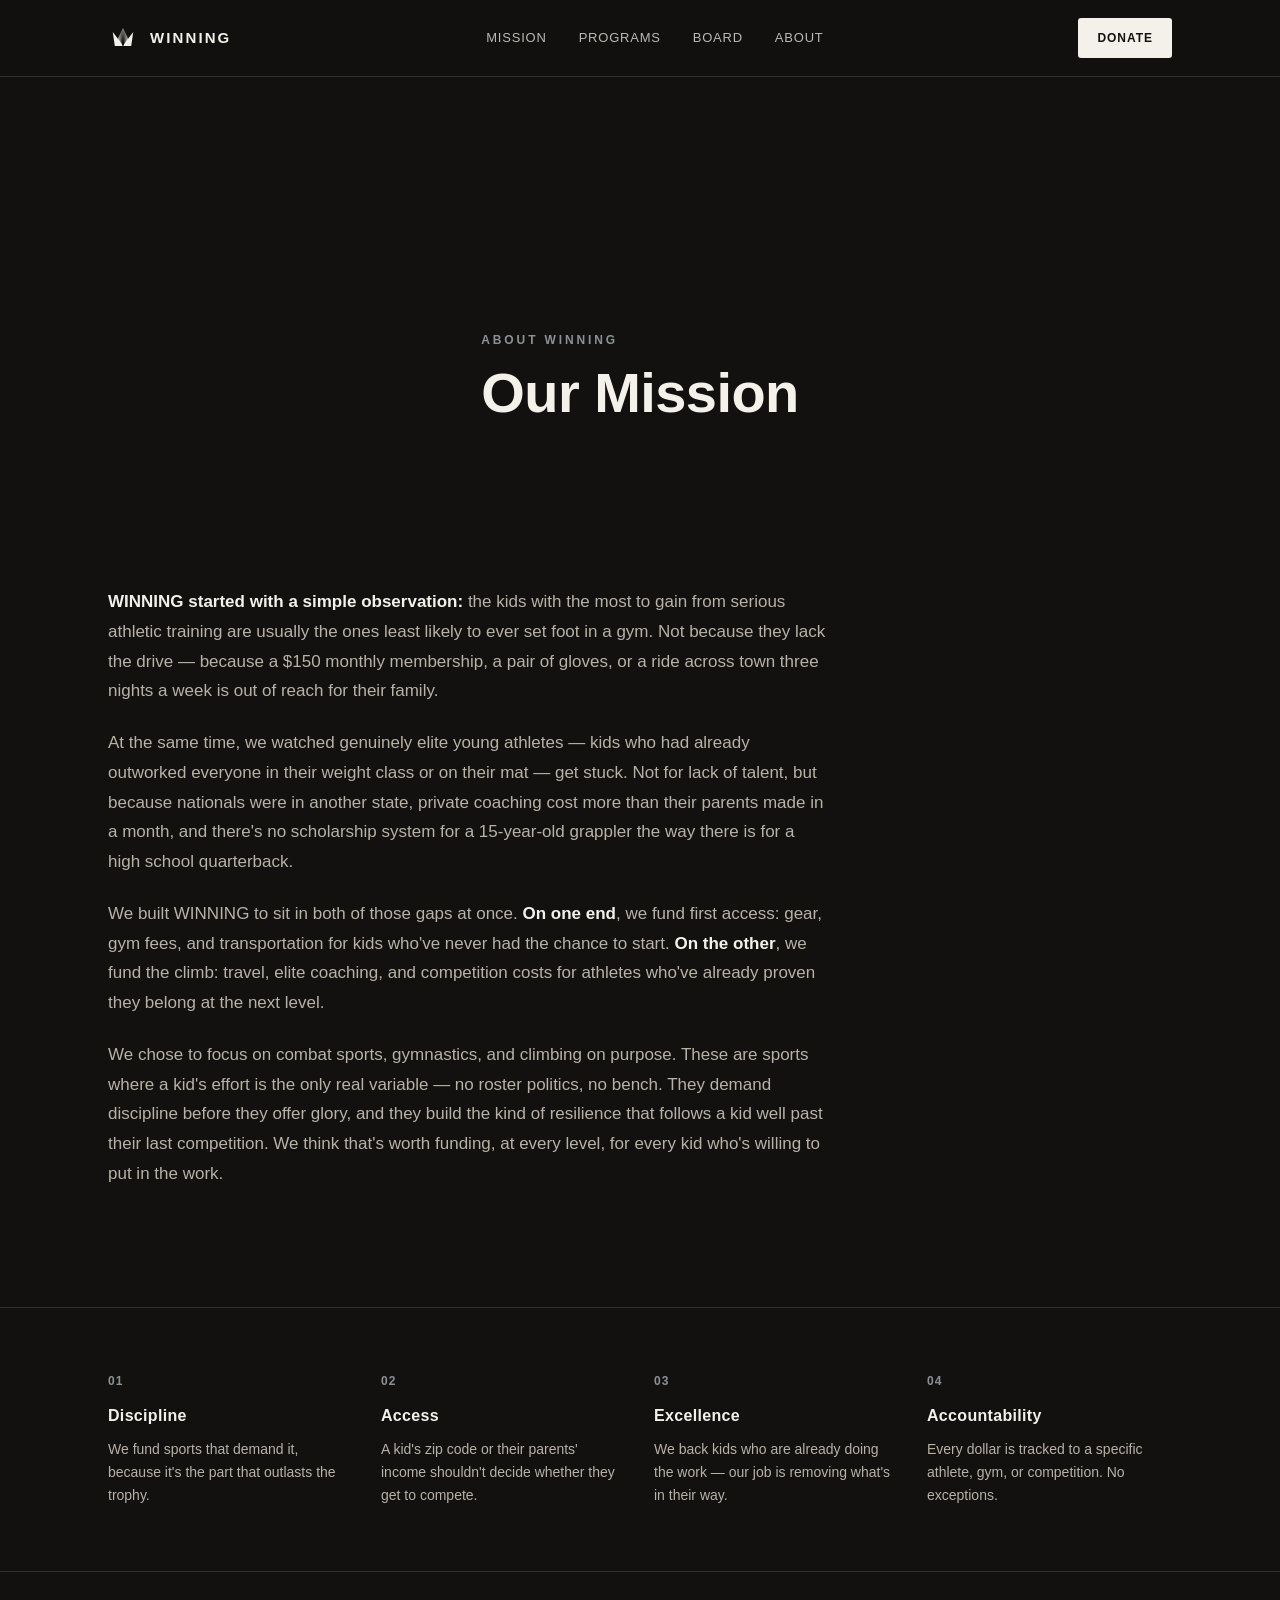
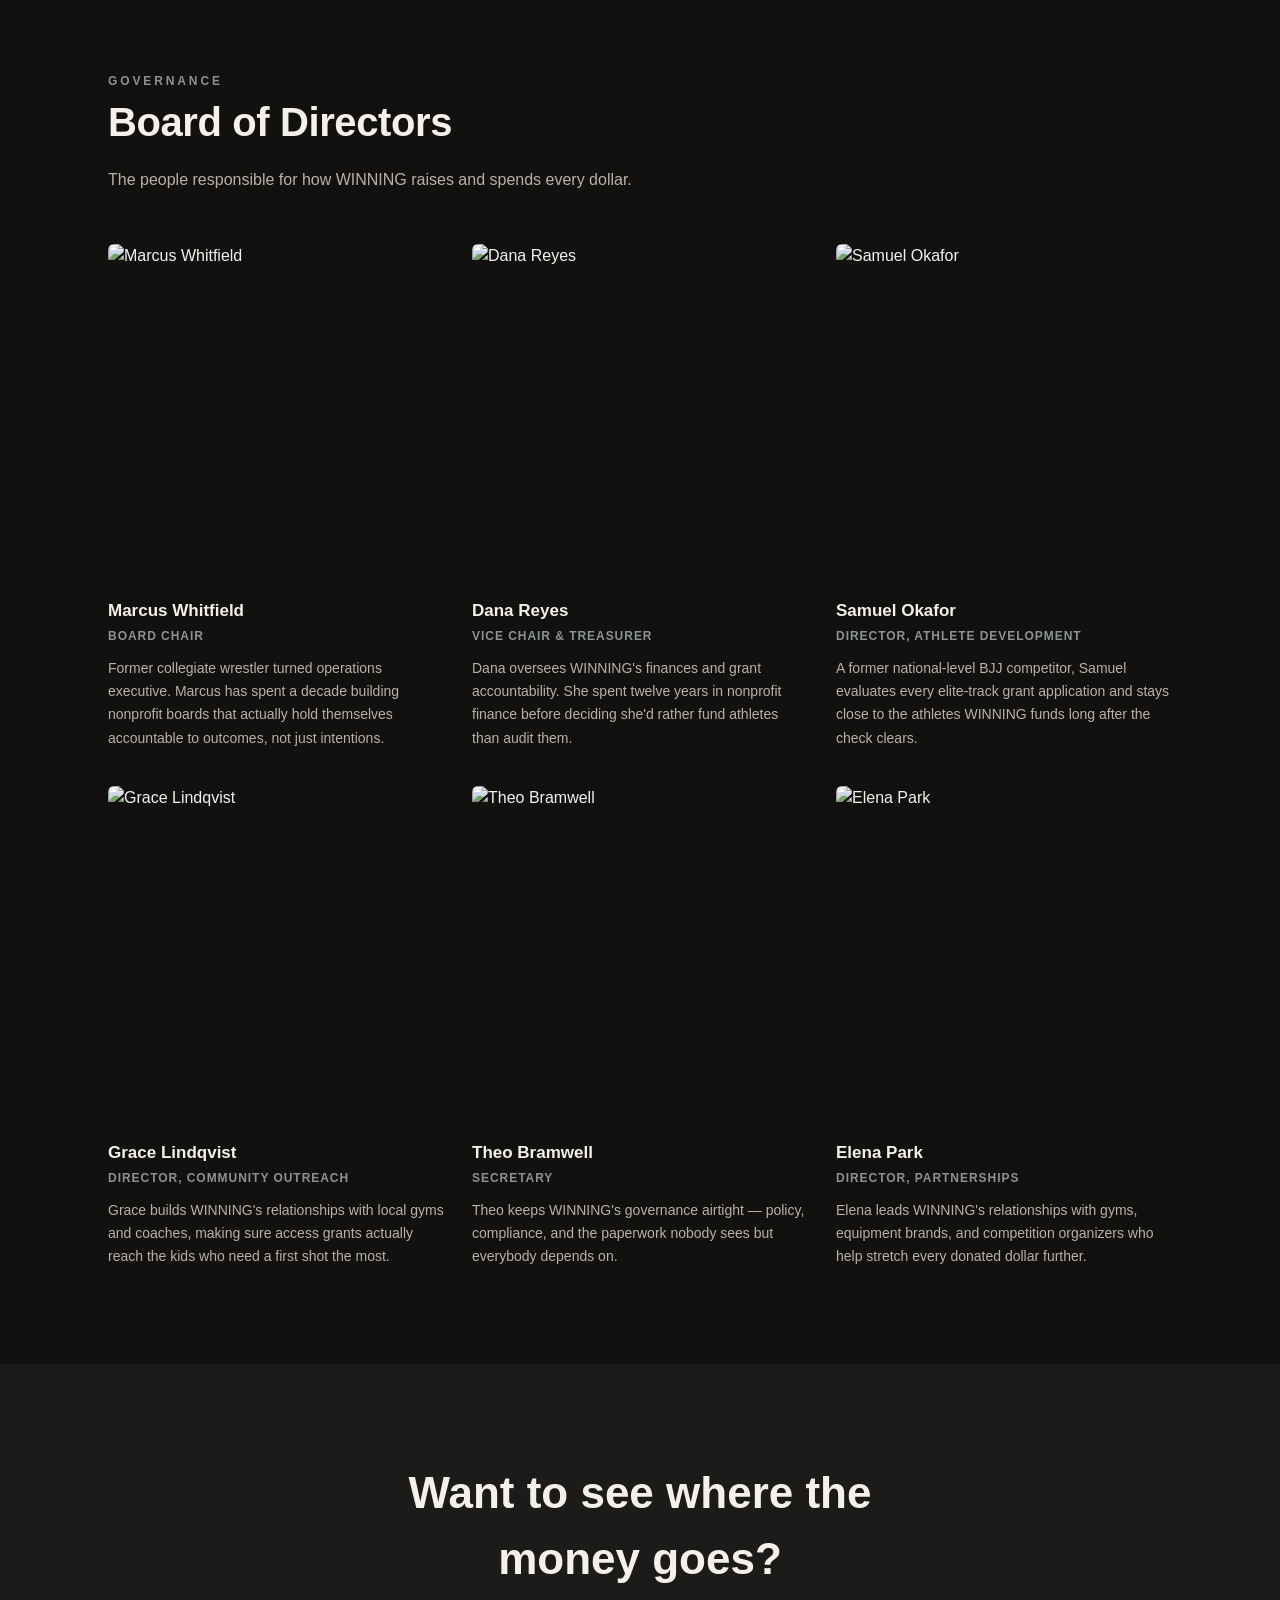
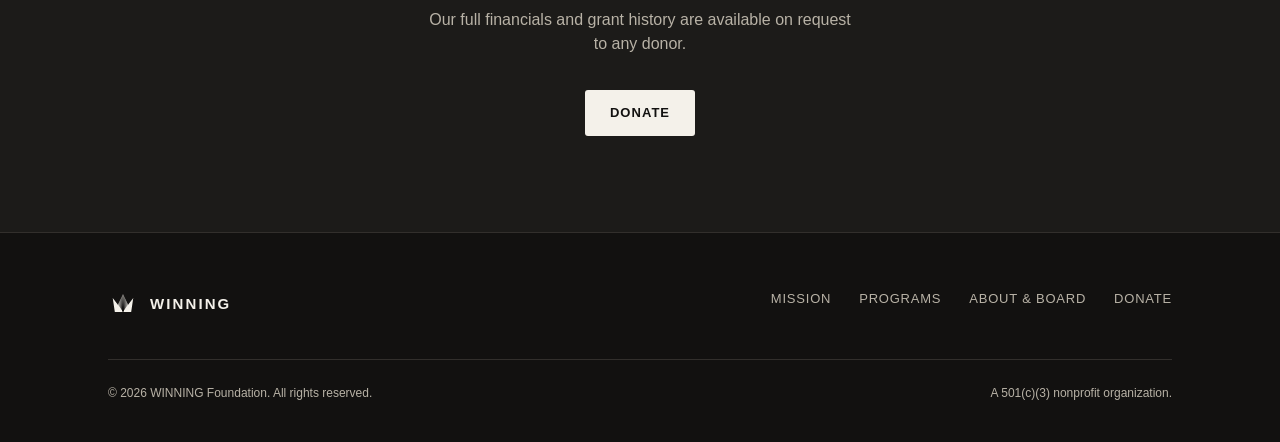
==== about.html @ 2e2a7a62 "Add files via upload" ====
<!doctype html>
<html lang="en">
<head>
<meta charset="UTF-8">
<meta name="viewport" content="width=device-width, initial-scale=1.0">
<title>Our Mission — WINNING</title>
<meta name="description" content="The mission behind WINNING, and the board that governs it.">
<link rel="stylesheet" href="styles.css">
</head>
<body>

<svg width="0" height="0" style="position:absolute" aria-hidden="true" focusable="false">
  <defs>
    <mask id="crownRays">
      <rect x="0" y="0" width="400" height="400" fill="white"/>
      <g stroke="black" stroke-width="4.5">
        <line x1="200" y1="296" x2="195.2" y2="79.7"/><line x1="200" y1="296" x2="190.6" y2="89.1"/><line x1="200" y1="296" x2="186.0" y2="98.5"/><line x1="200" y1="296" x2="181.4" y2="108.0"/><line x1="200" y1="296" x2="176.8" y2="117.4"/><line x1="200" y1="296" x2="172.2" y2="126.8"/><line x1="200" y1="296" x2="167.6" y2="136.2"/><line x1="200" y1="296" x2="163.0" y2="145.6"/><line x1="200" y1="296" x2="158.4" y2="155.0"/><line x1="200" y1="296" x2="153.8" y2="164.4"/><line x1="200" y1="296" x2="149.2" y2="173.8"/><line x1="200" y1="296" x2="144.6" y2="183.2"/><line x1="200" y1="296" x2="140.0" y2="192.6"/><line x1="200" y1="296" x2="135.4" y2="202.0"/>
        <line x1="200" y1="296" x2="204.8" y2="79.7"/><line x1="200" y1="296" x2="209.4" y2="89.1"/><line x1="200" y1="296" x2="214.0" y2="98.5"/><line x1="200" y1="296" x2="218.6" y2="108.0"/><line x1="200" y1="296" x2="223.2" y2="117.4"/><line x1="200" y1="296" x2="227.8" y2="126.8"/><line x1="200" y1="296" x2="232.4" y2="136.2"/><line x1="200" y1="296" x2="237.0" y2="145.6"/><line x1="200" y1="296" x2="241.6" y2="155.0"/><line x1="200" y1="296" x2="246.2" y2="164.4"/><line x1="200" y1="296" x2="250.8" y2="173.8"/><line x1="200" y1="296" x2="255.4" y2="183.2"/><line x1="200" y1="296" x2="260.0" y2="192.6"/><line x1="200" y1="296" x2="264.6" y2="202.0"/>
      </g>
    </mask>
  </defs>
</svg>

<nav class="nav">
  <div class="wrap">
    <a href="index.html" class="brand">
      <svg viewBox="0 0 400 400">
        <polygon points="91,308 63,121 132,209 200,70 268,209 337,121 309,308" fill="currentColor" mask="url(#crownRays)"/>
      </svg>
      <span class="word">WINNING</span>
    </a>
    <div class="nav-links">
      <a href="index.html#mission">Mission</a>
      <a href="index.html#programs">Programs</a>
      <a href="#board">Board</a>
      <a href="about.html">About</a>
    </div>
    <a href="index.html#donate" class="btn btn-solid btn-sm">Donate</a>
  </div>
</nav>

<header class="page-hero" style="background-image:url('https://images.unsplash.com/photo-1542937307-e90d0cc07237?auto=format&fit=crop&w=1800&q=80');">
  <div class="wrap page-hero-inner">
    <span class="eyebrow">About WINNING</span>
    <h1>Our Mission</h1>
  </div>
</header>

<section>
  <div class="wrap">
    <div class="mission-copy">
      <p><strong>WINNING started with a simple observation:</strong> the kids with the most to gain from serious athletic training are usually the ones least likely to ever set foot in a gym. Not because they lack the drive — because a $150 monthly membership, a pair of gloves, or a ride across town three nights a week is out of reach for their family.</p>
      <p>At the same time, we watched genuinely elite young athletes — kids who had already outworked everyone in their weight class or on their mat — get stuck. Not for lack of talent, but because nationals were in another state, private coaching cost more than their parents made in a month, and there's no scholarship system for a 15-year-old grappler the way there is for a high school quarterback.</p>
      <p>We built WINNING to sit in both of those gaps at once. <strong>On one end</strong>, we fund first access: gear, gym fees, and transportation for kids who've never had the chance to start. <strong>On the other</strong>, we fund the climb: travel, elite coaching, and competition costs for athletes who've already proven they belong at the next level.</p>
      <p>We chose to focus on combat sports, gymnastics, and climbing on purpose. These are sports where a kid's effort is the only real variable — no roster politics, no bench. They demand discipline before they offer glory, and they build the kind of resilience that follows a kid well past their last competition. We think that's worth funding, at every level, for every kid who's willing to put in the work.</p>
    </div>
  </div>
</section>

<section class="border-top section-tight">
  <div class="wrap">
    <div class="values">
      <div class="value">
        <div class="idx">01</div>
        <h4>Discipline</h4>
        <p>We fund sports that demand it, because it's the part that outlasts the trophy.</p>
      </div>
      <div class="value">
        <div class="idx">02</div>
        <h4>Access</h4>
        <p>A kid's zip code or their parents' income shouldn't decide whether they get to compete.</p>
      </div>
      <div class="value">
        <div class="idx">03</div>
        <h4>Excellence</h4>
        <p>We back kids who are already doing the work — our job is removing what's in their way.</p>
      </div>
      <div class="value">
        <div class="idx">04</div>
        <h4>Accountability</h4>
        <p>Every dollar is tracked to a specific athlete, gym, or competition. No exceptions.</p>
      </div>
    </div>
  </div>
</section>

<section id="board" class="border-top">
  <div class="wrap">
    <div class="section-head">
      <span class="eyebrow">Governance</span>
      <h2>Board of Directors</h2>
      <p>The people responsible for how WINNING raises and spends every dollar.</p>
    </div>
    <div class="board-grid">
      <div class="board-card">
        <img src="https://randomuser.me/api/portraits/men/32.jpg" alt="Marcus Whitfield">
        <h4>Marcus Whitfield</h4>
        <div class="role">Board Chair</div>
        <p>Former collegiate wrestler turned operations executive. Marcus has spent a decade building nonprofit boards that actually hold themselves accountable to outcomes, not just intentions.</p>
      </div>
      <div class="board-card">
        <img src="https://randomuser.me/api/portraits/women/44.jpg" alt="Dana Reyes">
        <h4>Dana Reyes</h4>
        <div class="role">Vice Chair &amp; Treasurer</div>
        <p>Dana oversees WINNING's finances and grant accountability. She spent twelve years in nonprofit finance before deciding she'd rather fund athletes than audit them.</p>
      </div>
      <div class="board-card">
        <img src="https://randomuser.me/api/portraits/men/65.jpg" alt="Samuel Okafor">
        <h4>Samuel Okafor</h4>
        <div class="role">Director, Athlete Development</div>
        <p>A former national-level BJJ competitor, Samuel evaluates every elite-track grant application and stays close to the athletes WINNING funds long after the check clears.</p>
      </div>
      <div class="board-card">
        <img src="https://randomuser.me/api/portraits/women/68.jpg" alt="Grace Lindqvist">
        <h4>Grace Lindqvist</h4>
        <div class="role">Director, Community Outreach</div>
        <p>Grace builds WINNING's relationships with local gyms and coaches, making sure access grants actually reach the kids who need a first shot the most.</p>
      </div>
      <div class="board-card">
        <img src="https://randomuser.me/api/portraits/men/12.jpg" alt="Theo Bramwell">
        <h4>Theo Bramwell</h4>
        <div class="role">Secretary</div>
        <p>Theo keeps WINNING's governance airtight — policy, compliance, and the paperwork nobody sees but everybody depends on.</p>
      </div>
      <div class="board-card">
        <img src="https://randomuser.me/api/portraits/women/21.jpg" alt="Elena Park">
        <h4>Elena Park</h4>
        <div class="role">Director, Partnerships</div>
        <p>Elena leads WINNING's relationships with gyms, equipment brands, and competition organizers who help stretch every donated dollar further.</p>
      </div>
    </div>
  </div>
</section>

<section class="cta-band">
  <div class="wrap">
    <h2>Want to see where the money goes?</h2>
    <p>Our full financials and grant history are available on request to any donor.</p>
    <a href="index.html#donate" class="btn btn-solid">Donate</a>
  </div>
</section>

<footer>
  <div class="wrap">
    <div class="footer-top">
      <a href="index.html" class="brand">
        <svg viewBox="0 0 400 400">
          <polygon points="91,308 63,121 132,209 200,70 268,209 337,121 309,308" fill="currentColor" mask="url(#crownRays)"/>
        </svg>
        <span class="word">WINNING</span>
      </a>
      <div class="footer-nav">
        <a href="index.html#mission">Mission</a>
        <a href="index.html#programs">Programs</a>
        <a href="about.html">About &amp; Board</a>
        <a href="index.html#donate">Donate</a>
      </div>
    </div>
    <div class="footer-bottom">
      <span>© 2026 WINNING Foundation. All rights reserved.</span>
      <span>A 501(c)(3) nonprofit organization.</span>
    </div>
  </div>
</footer>

</body>
</html>
---- styles.css ----
:root{
  --ink: #F4F1EA;
  --bg: #121110;
  --bg-raised: #1c1b19;
  --bg-raised-2: #232120;
  --line: #322f2c;
  --muted: #B8B2A6;
  --accent: #8b9296;
  --accent-dim: #4d5a5e;
  --max: 1120px;
}

*{ box-sizing: border-box; }
html{ scroll-behavior: smooth; }
section[id]{ scroll-margin-top: 76px; }
body{
  margin:0;
  background:var(--bg);
  color:var(--ink);
  font-family:-apple-system,BlinkMacSystemFont,'Segoe UI',Helvetica,Arial,sans-serif;
  line-height:1.5;
  -webkit-font-smoothing:antialiased;
}
img{ max-width:100%; display:block; }
a{ color:inherit; text-decoration:none; }
.wrap{ max-width:var(--max); margin:0 auto; padding:0 28px; }

/* ---------- nav ---------- */
.nav{
  position:sticky; top:0; z-index:50;
  background:rgba(18,17,16,.86);
  backdrop-filter:blur(10px);
  border-bottom:1px solid var(--line);
}
.nav .wrap{ display:flex; align-items:center; justify-content:space-between; height:76px; }
.brand{ display:flex; align-items:center; gap:12px; }
.brand svg{ width:30px; height:30px; flex-shrink:0; }
.brand .word{ font-weight:800; letter-spacing:.14em; font-size:15px; }
.nav-links{ display:flex; align-items:center; gap:32px; }
.nav-links a{ font-size:13px; letter-spacing:.06em; text-transform:uppercase; opacity:.75; transition:opacity .15s; }
.nav-links a:hover{ opacity:1; }
.btn{
  display:inline-flex; align-items:center; justify-content:center;
  padding:12px 24px; font-size:13px; font-weight:700; letter-spacing:.08em; text-transform:uppercase;
  border-radius:3px; border:1px solid transparent; cursor:pointer; transition:all .15s;
}
.btn-solid{ background:var(--ink); color:var(--bg); }
.btn-solid:hover{ background:#fff; }
.btn-outline{ border-color:var(--ink); color:var(--ink); }
.btn-outline:hover{ background:var(--ink); color:var(--bg); }
.btn-sm{ padding:10px 18px; font-size:12px; }

/* ---------- hero ---------- */
.hero{
  position:relative; min-height:56vh; display:flex; align-items:flex-end;
  background-size:cover; background-position:center;
}
.hero::before{
  content:""; position:absolute; inset:0;
  background:linear-gradient(180deg, rgba(18,17,16,.35) 0%, rgba(18,17,16,.55) 55%, rgba(18,17,16,.97) 100%);
}
.hero-inner{ position:relative; z-index:1; padding:0 0 72px; width:100%; }
.hero-crown{ width:56px; height:56px; margin-bottom:26px; }
.hero h1{
  font-size:clamp(40px,7vw,84px); line-height:.98; font-weight:800; letter-spacing:-.01em;
  margin:0 0 22px; max-width:16ch;
}
.hero p{ font-size:18px; color:var(--muted); max-width:52ch; margin:0 0 34px; line-height:1.6; }
.hero-ctas{ display:flex; gap:14px; flex-wrap:wrap; }

/* page hero (about) */
.page-hero{
  position:relative; min-height:46vh; display:flex; align-items:flex-end;
  background-size:cover; background-position:center;
}
.page-hero::before{
  content:""; position:absolute; inset:0;
  background:linear-gradient(180deg, rgba(18,17,16,.45) 0%, rgba(18,17,16,.97) 100%);
}
.page-hero-inner{ position:relative; z-index:1; padding:0 0 56px; }
.eyebrow{ font-size:12px; letter-spacing:.24em; text-transform:uppercase; color:var(--accent); font-weight:700; margin-bottom:14px; }
.page-hero h1{ font-size:clamp(34px,5.5vw,56px); font-weight:800; margin:0; letter-spacing:-.01em; }

/* ---------- sections ---------- */
section{ padding:96px 0; }
.section-tight{ padding:64px 0; }
.section-head{ max-width:640px; margin-bottom:52px; }
.section-head .eyebrow{ margin-bottom:12px; }
.section-head h2{ font-size:clamp(28px,4vw,40px); font-weight:800; margin:0 0 16px; letter-spacing:-.01em; }
.section-head p{ color:var(--muted); font-size:16px; margin:0; }

.border-top{ border-top:1px solid var(--line); }

/* two-pillar mission */
.pillars{ display:grid; grid-template-columns:1fr 1fr; gap:1px; background:var(--line); border:1px solid var(--line); }
.pillar{ background:var(--bg); padding:48px 40px; }
.pillar .num{ font-size:13px; letter-spacing:.14em; color:var(--accent); font-weight:700; margin-bottom:20px; }
.pillar h3{ font-size:26px; font-weight:800; margin:0 0 16px; }
.pillar p{ color:var(--muted); margin:0; font-size:15px; line-height:1.7; }

/* program cards */
.card-grid{ display:grid; grid-template-columns:repeat(4,1fr); gap:20px; }
.p-card{ position:relative; aspect-ratio:3/4; border-radius:6px; overflow:hidden; background:var(--bg-raised); }
.p-card img{ width:100%; height:100%; object-fit:cover; transition:transform .5s ease; }
.p-card:hover img{ transform:scale(1.06); }
.p-card::after{
  content:""; position:absolute; inset:0;
  background:linear-gradient(180deg, transparent 40%, rgba(18,17,16,.92) 100%);
}
.p-card-label{ position:absolute; left:0; right:0; bottom:0; padding:20px; z-index:1; }
.p-card-label .tag{ font-size:11px; letter-spacing:.14em; text-transform:uppercase; color:var(--accent); font-weight:700; display:block; margin-bottom:6px; }
.p-card-label h4{ margin:0; font-size:19px; font-weight:800; }

/* stats */
.stats-band{ padding:0; }
.stats{ display:grid; grid-template-columns:repeat(4,1fr); gap:1px; background:var(--line); border:1px solid var(--line); }
.stat{ background:var(--bg); padding:36px 28px; text-align:center; }
.stat .n{ font-size:clamp(30px,4vw,44px); font-weight:800; letter-spacing:-.01em; }
.stat .l{ font-size:12px; letter-spacing:.1em; text-transform:uppercase; color:var(--muted); margin-top:10px; }

/* quote */
.quote-block{ max-width:760px; }
.quote-block blockquote{
  font-size:clamp(22px,3vw,30px); font-weight:600; line-height:1.4; margin:0 0 24px; letter-spacing:-.005em;
}
.quote-block cite{ font-style:normal; color:var(--muted); font-size:14px; }

/* cta band */
.cta-band{ background:var(--bg-raised); text-align:center; padding:96px 0; }
.cta-band h2{ font-size:clamp(28px,4.5vw,44px); font-weight:800; margin:0 0 16px; max-width:20ch; margin-left:auto; margin-right:auto; }
.cta-band p{ color:var(--muted); max-width:48ch; margin:0 auto 34px; }

/* mission long copy */
.mission-copy{ max-width:720px; }
.mission-copy p{ font-size:17px; color:var(--muted); margin:0 0 22px; line-height:1.75; }
.mission-copy p strong{ color:var(--ink); }

/* values */
.values{ display:grid; grid-template-columns:repeat(4,1fr); gap:28px; }
.value h4{ font-size:16px; font-weight:800; letter-spacing:.02em; margin:0 0 10px; }
.value .idx{ font-size:12px; color:var(--accent); font-weight:700; letter-spacing:.1em; margin-bottom:14px; }
.value p{ font-size:14px; color:var(--muted); margin:0; line-height:1.65; }

/* board */
.board-grid{ display:grid; grid-template-columns:repeat(3,1fr); gap:36px 28px; }
.board-card img{ width:100%; aspect-ratio:1; object-fit:cover; border-radius:6px; margin-bottom:18px; filter:grayscale(45%); }
.board-card h4{ font-size:17px; font-weight:800; margin:0 0 4px; }
.board-card .role{ font-size:12px; letter-spacing:.08em; text-transform:uppercase; color:var(--accent); font-weight:700; margin-bottom:12px; }
.board-card p{ font-size:14px; color:var(--muted); margin:0; line-height:1.65; }

/* footer */
footer{ border-top:1px solid var(--line); padding:56px 0 40px; }
.footer-top{ display:flex; justify-content:space-between; align-items:flex-start; flex-wrap:wrap; gap:40px; margin-bottom:40px; }
.footer-nav{ display:flex; gap:28px; flex-wrap:wrap; }
.footer-nav a{ font-size:13px; letter-spacing:.06em; text-transform:uppercase; color:var(--muted); }
.footer-nav a:hover{ color:var(--ink); }
.footer-bottom{ display:flex; justify-content:space-between; align-items:center; flex-wrap:wrap; gap:12px; padding-top:24px; border-top:1px solid var(--line); font-size:12px; color:var(--muted); }

/* responsive */
@media (max-width:900px){
  .pillars{ grid-template-columns:1fr; }
  .card-grid{ grid-template-columns:repeat(2,1fr); }
  .stats{ grid-template-columns:repeat(2,1fr); }
  .values{ grid-template-columns:repeat(2,1fr); }
  .board-grid{ grid-template-columns:repeat(2,1fr); }
  .nav-links{ display:none; }
}
@media (max-width:560px){
  .card-grid{ grid-template-columns:1fr; }
  .stats{ grid-template-columns:1fr 1fr; }
  .values{ grid-template-columns:1fr; }
  .board-grid{ grid-template-columns:1fr; }
  section{ padding:64px 0; }
}
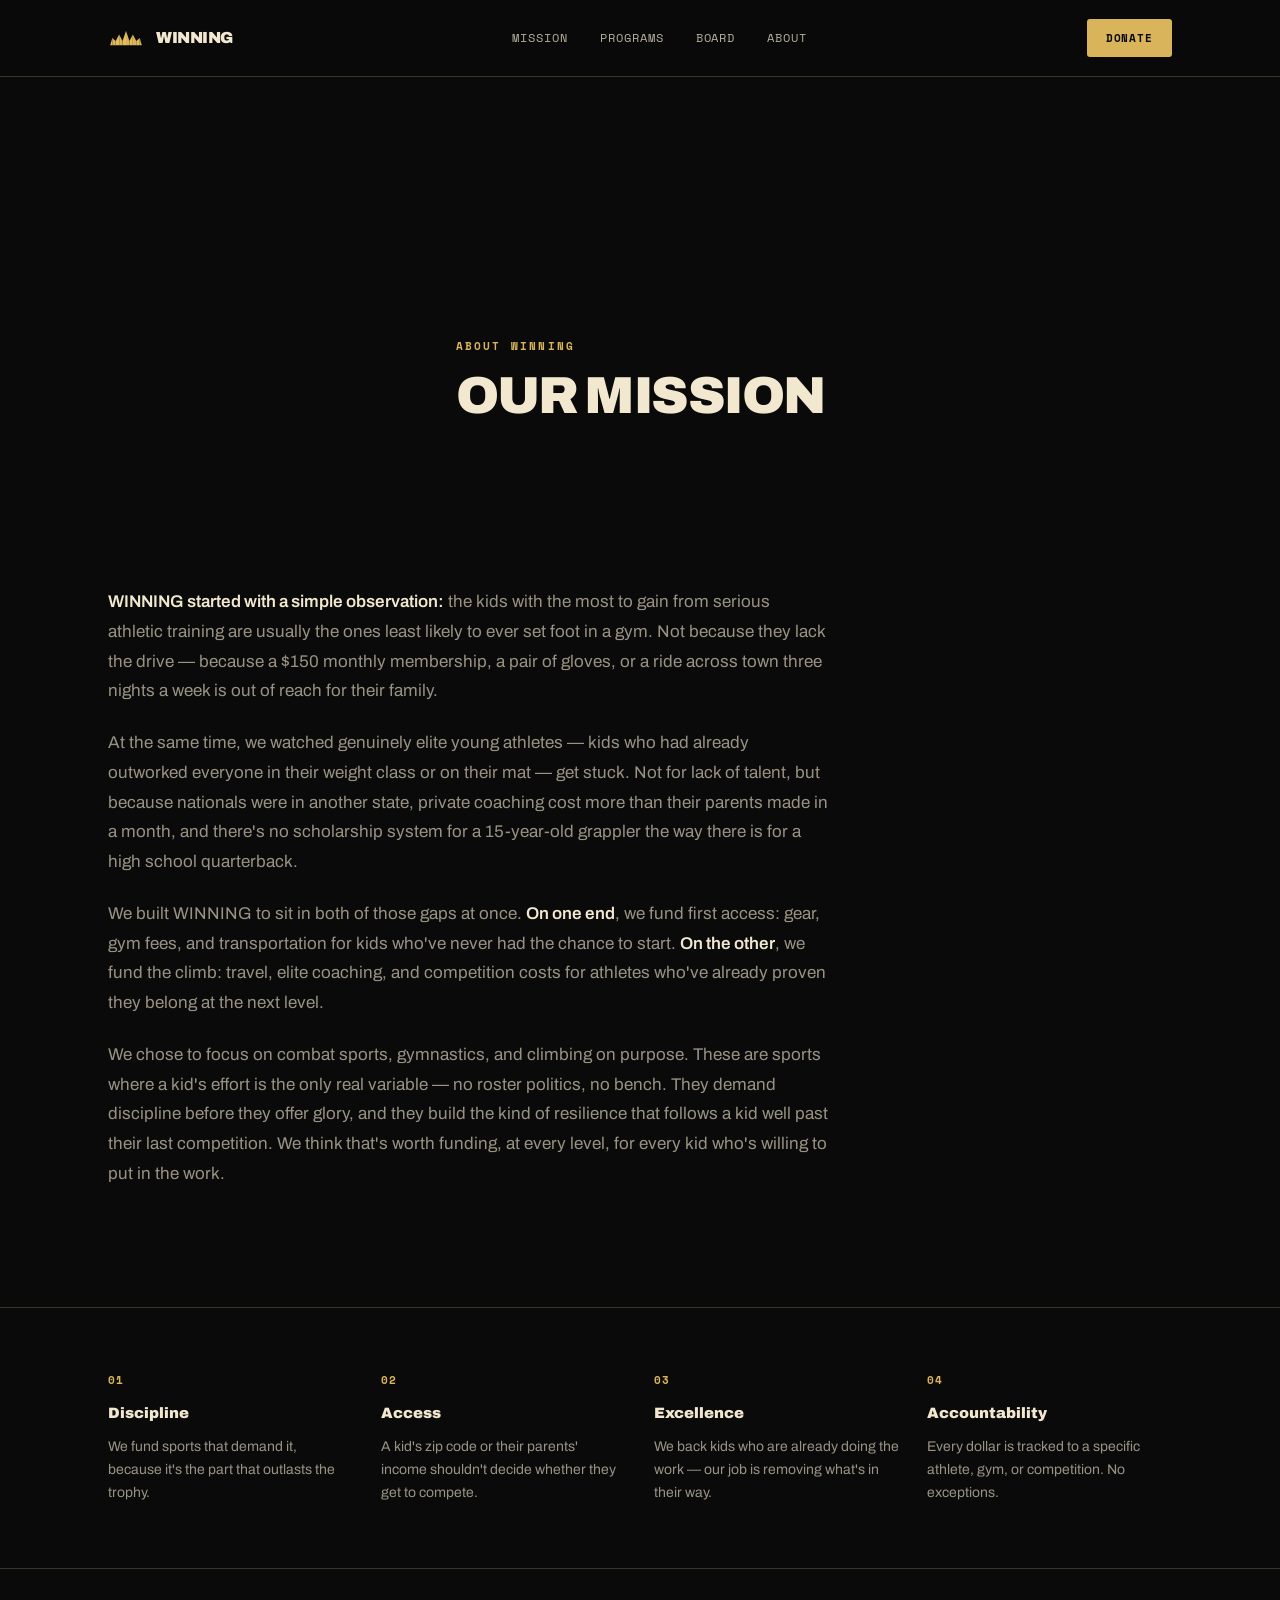
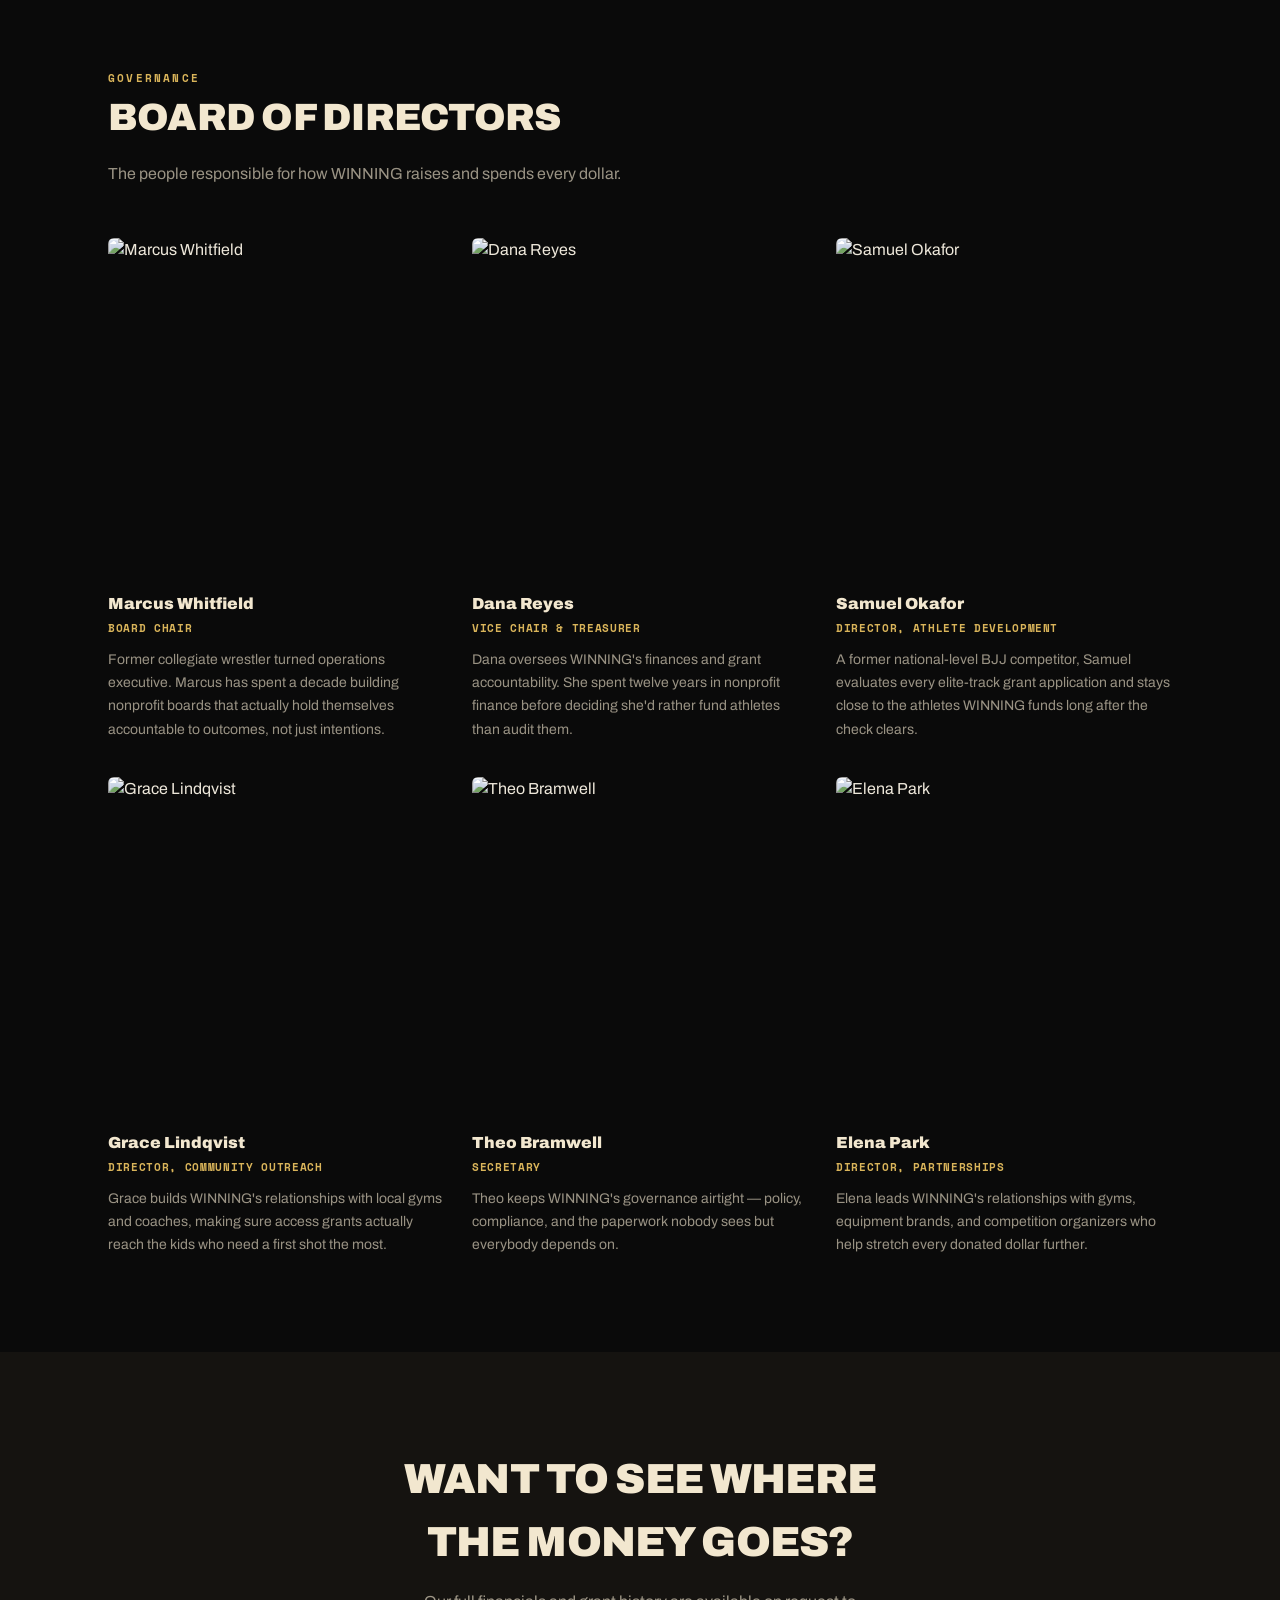
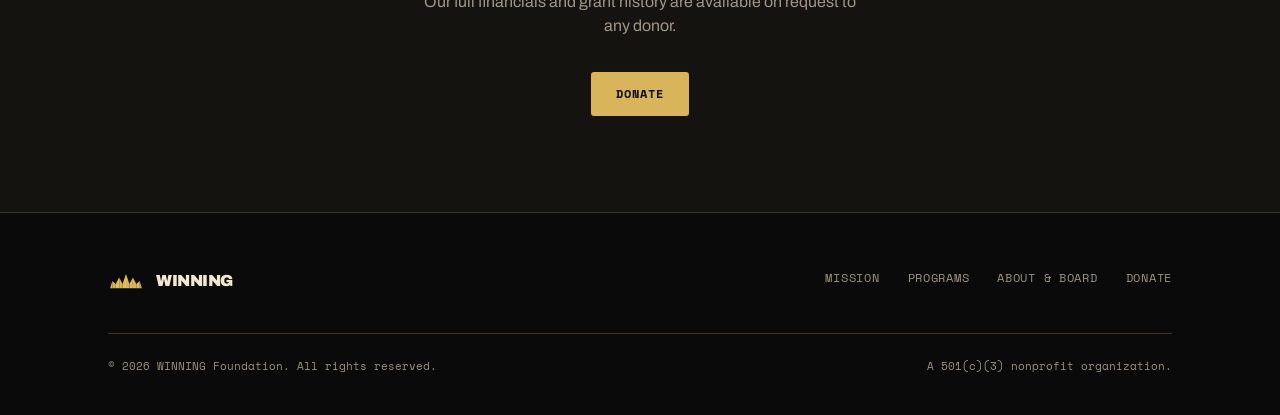
==== commit 82a13fb6: "Add files via upload" ====
--- a/about.html
+++ b/about.html
@@ -5,27 +5,35 @@
 <meta name="viewport" content="width=device-width, initial-scale=1.0">
 <title>Our Mission — WINNING</title>
 <meta name="description" content="The mission behind WINNING, and the board that governs it.">
+<link rel="preconnect" href="https://fonts.googleapis.com">
+<link rel="preconnect" href="https://fonts.gstatic.com" crossorigin>
+<link href="https://fonts.googleapis.com/css2?family=Archivo:wght@400;500;700;900&family=Space+Mono:wght@400;700&display=swap" rel="stylesheet">
 <link rel="stylesheet" href="styles.css">
 </head>
 <body>
 
 <svg width="0" height="0" style="position:absolute" aria-hidden="true" focusable="false">
   <defs>
-    <mask id="crownRays">
-      <rect x="0" y="0" width="400" height="400" fill="white"/>
-      <g stroke="black" stroke-width="4.5">
-        <line x1="200" y1="296" x2="195.2" y2="79.7"/><line x1="200" y1="296" x2="190.6" y2="89.1"/><line x1="200" y1="296" x2="186.0" y2="98.5"/><line x1="200" y1="296" x2="181.4" y2="108.0"/><line x1="200" y1="296" x2="176.8" y2="117.4"/><line x1="200" y1="296" x2="172.2" y2="126.8"/><line x1="200" y1="296" x2="167.6" y2="136.2"/><line x1="200" y1="296" x2="163.0" y2="145.6"/><line x1="200" y1="296" x2="158.4" y2="155.0"/><line x1="200" y1="296" x2="153.8" y2="164.4"/><line x1="200" y1="296" x2="149.2" y2="173.8"/><line x1="200" y1="296" x2="144.6" y2="183.2"/><line x1="200" y1="296" x2="140.0" y2="192.6"/><line x1="200" y1="296" x2="135.4" y2="202.0"/>
-        <line x1="200" y1="296" x2="204.8" y2="79.7"/><line x1="200" y1="296" x2="209.4" y2="89.1"/><line x1="200" y1="296" x2="214.0" y2="98.5"/><line x1="200" y1="296" x2="218.6" y2="108.0"/><line x1="200" y1="296" x2="223.2" y2="117.4"/><line x1="200" y1="296" x2="227.8" y2="126.8"/><line x1="200" y1="296" x2="232.4" y2="136.2"/><line x1="200" y1="296" x2="237.0" y2="145.6"/><line x1="200" y1="296" x2="241.6" y2="155.0"/><line x1="200" y1="296" x2="246.2" y2="164.4"/><line x1="200" y1="296" x2="250.8" y2="173.8"/><line x1="200" y1="296" x2="255.4" y2="183.2"/><line x1="200" y1="296" x2="260.0" y2="192.6"/><line x1="200" y1="296" x2="264.6" y2="202.0"/>
-      </g>
-    </mask>
+    <g id="crownMark">
+      <polygon fill="#E3BC5B" points="30,240 60,140 60,240"/>
+      <polygon fill="#D9B45A" points="60,140 107,180 107,240 60,240"/>
+      <polygon fill="#E3BC5B" points="107,180 155,90 155,240 107,240"/>
+      <polygon fill="#D9B45A" points="155,90 202,180 202,240 155,240"/>
+      <polygon fill="#E3BC5B" points="202,180 250,40 250,240 202,240"/>
+      <polygon fill="#D9B45A" points="250,40 298,180 298,240 250,240"/>
+      <polygon fill="#E3BC5B" points="298,180 345,90 345,240 298,240"/>
+      <polygon fill="#D9B45A" points="345,90 393,180 393,240 345,240"/>
+      <polygon fill="#E3BC5B" points="393,180 440,140 440,240 393,240"/>
+      <polygon fill="#D9B45A" points="440,140 470,240 440,240"/>
+    </g>
   </defs>
 </svg>
 
 <nav class="nav">
   <div class="wrap">
     <a href="index.html" class="brand">
-      <svg viewBox="0 0 400 400">
-        <polygon points="91,308 63,121 132,209 200,70 268,209 337,121 309,308" fill="currentColor" mask="url(#crownRays)"/>
+      <svg class="crown-svg" viewBox="0 0 500 280">
+        <use href="#crownMark"/>
       </svg>
       <span class="word">WINNING</span>
     </a>
@@ -144,8 +152,8 @@
   <div class="wrap">
     <div class="footer-top">
       <a href="index.html" class="brand">
-        <svg viewBox="0 0 400 400">
-          <polygon points="91,308 63,121 132,209 200,70 268,209 337,121 309,308" fill="currentColor" mask="url(#crownRays)"/>
+        <svg class="crown-svg" viewBox="0 0 500 280">
+          <use href="#crownMark"/>
         </svg>
         <span class="word">WINNING</span>
       </a>
--- a/styles.css
+++ b/styles.css
@@ -1,12 +1,23 @@
 :root{
-  --ink: #F4F1EA;
-  --bg: #121110;
-  --bg-raised: #1c1b19;
-  --bg-raised-2: #232120;
-  --line: #322f2c;
-  --muted: #B8B2A6;
-  --accent: #8b9296;
-  --accent-dim: #4d5a5e;
+  /* Brand Identity Standards v2 — exact palette, nothing else */
+  --ink: #0A0A0A;
+  --crown: #D9B45A;
+  --light-gold: #E3BC5B;
+  --bone: #F2E7CF;
+  --slate-gold: #3A342A;
+
+  /* derived UI shades — opacity/blend variants of the palette above, not new colors */
+  --bg: var(--ink);
+  --bg-raised: #151310;
+  --bg-raised-2: #1c1912;
+  --line: var(--slate-gold);
+  --muted: rgba(242,231,207,.62); /* bone at reduced opacity */
+
+  /* type */
+  --font-display: 'Archivo', -apple-system, BlinkMacSystemFont, 'Segoe UI', Helvetica, Arial, sans-serif;
+  --font-body: 'Archivo', -apple-system, BlinkMacSystemFont, 'Segoe UI', Helvetica, Arial, sans-serif;
+  --font-mono: 'Space Mono', ui-monospace, 'SFMono-Regular', Menlo, monospace;
+
   --max: 1120px;
 }
 
@@ -16,8 +27,9 @@
 body{
   margin:0;
   background:var(--bg);
-  color:var(--ink);
-  font-family:-apple-system,BlinkMacSystemFont,'Segoe UI',Helvetica,Arial,sans-serif;
+  color:var(--bone);
+  font-family:var(--font-body);
+  font-weight:400;
   line-height:1.5;
   -webkit-font-smoothing:antialiased;
 }
@@ -25,30 +37,38 @@
 a{ color:inherit; text-decoration:none; }
 .wrap{ max-width:var(--max); margin:0 auto; padding:0 28px; }
 
+/* ---------- crown mark ---------- */
+.crown-svg{ display:block; }
+
 /* ---------- nav ---------- */
 .nav{
   position:sticky; top:0; z-index:50;
-  background:rgba(18,17,16,.86);
+  background:rgba(10,10,10,.86);
   backdrop-filter:blur(10px);
   border-bottom:1px solid var(--line);
 }
 .nav .wrap{ display:flex; align-items:center; justify-content:space-between; height:76px; }
 .brand{ display:flex; align-items:center; gap:12px; }
-.brand svg{ width:30px; height:30px; flex-shrink:0; }
-.brand .word{ font-weight:800; letter-spacing:.14em; font-size:15px; }
+.brand svg{ width:36px; height:auto; flex-shrink:0; }
+.brand .word{
+  font-family:var(--font-display); font-weight:900; letter-spacing:-.03em; font-size:16px; color:var(--bone);
+}
 .nav-links{ display:flex; align-items:center; gap:32px; }
-.nav-links a{ font-size:13px; letter-spacing:.06em; text-transform:uppercase; opacity:.75; transition:opacity .15s; }
-.nav-links a:hover{ opacity:1; }
+.nav-links a{
+  font-family:var(--font-mono); font-size:12px; letter-spacing:.08em; text-transform:uppercase;
+  color:var(--bone); opacity:.75; transition:opacity .15s, color .15s;
+}
+.nav-links a:hover{ opacity:1; color:var(--crown); }
 .btn{
   display:inline-flex; align-items:center; justify-content:center;
-  padding:12px 24px; font-size:13px; font-weight:700; letter-spacing:.08em; text-transform:uppercase;
+  padding:12px 24px; font-family:var(--font-mono); font-size:12px; font-weight:700; letter-spacing:.08em; text-transform:uppercase;
   border-radius:3px; border:1px solid transparent; cursor:pointer; transition:all .15s;
 }
-.btn-solid{ background:var(--ink); color:var(--bg); }
-.btn-solid:hover{ background:#fff; }
-.btn-outline{ border-color:var(--ink); color:var(--ink); }
-.btn-outline:hover{ background:var(--ink); color:var(--bg); }
-.btn-sm{ padding:10px 18px; font-size:12px; }
+.btn-solid{ background:var(--crown); color:var(--ink); }
+.btn-solid:hover{ background:var(--light-gold); }
+.btn-outline{ border-color:var(--crown); color:var(--bone); }
+.btn-outline:hover{ background:var(--crown); color:var(--ink); }
+.btn-sm{ padding:10px 18px; font-size:11px; }
 
 /* ---------- hero ---------- */
 .hero{
@@ -57,13 +77,14 @@
 }
 .hero::before{
   content:""; position:absolute; inset:0;
-  background:linear-gradient(180deg, rgba(18,17,16,.35) 0%, rgba(18,17,16,.55) 55%, rgba(18,17,16,.97) 100%);
+  background:linear-gradient(180deg, rgba(10,10,10,.35) 0%, rgba(10,10,10,.55) 55%, rgba(10,10,10,.97) 100%);
 }
 .hero-inner{ position:relative; z-index:1; padding:0 0 72px; width:100%; }
-.hero-crown{ width:56px; height:56px; margin-bottom:26px; }
+.hero-crown{ width:76px; height:auto; margin-bottom:26px; }
 .hero h1{
-  font-size:clamp(40px,7vw,84px); line-height:.98; font-weight:800; letter-spacing:-.01em;
-  margin:0 0 22px; max-width:16ch;
+  font-family:var(--font-display); font-weight:900; text-transform:uppercase;
+  font-size:clamp(38px,6.6vw,80px); line-height:.98; letter-spacing:-.03em;
+  margin:0 0 22px; max-width:16ch; color:var(--bone);
 }
 .hero p{ font-size:18px; color:var(--muted); max-width:52ch; margin:0 0 34px; line-height:1.6; }
 .hero-ctas{ display:flex; gap:14px; flex-wrap:wrap; }
@@ -75,18 +96,27 @@
 }
 .page-hero::before{
   content:""; position:absolute; inset:0;
-  background:linear-gradient(180deg, rgba(18,17,16,.45) 0%, rgba(18,17,16,.97) 100%);
+  background:linear-gradient(180deg, rgba(10,10,10,.45) 0%, rgba(10,10,10,.97) 100%);
 }
 .page-hero-inner{ position:relative; z-index:1; padding:0 0 56px; }
-.eyebrow{ font-size:12px; letter-spacing:.24em; text-transform:uppercase; color:var(--accent); font-weight:700; margin-bottom:14px; }
-.page-hero h1{ font-size:clamp(34px,5.5vw,56px); font-weight:800; margin:0; letter-spacing:-.01em; }
+.eyebrow{
+  font-family:var(--font-mono); font-size:11px; letter-spacing:.2em; text-transform:uppercase;
+  color:var(--crown); font-weight:700; margin-bottom:14px;
+}
+.page-hero h1{
+  font-family:var(--font-display); font-weight:900; text-transform:uppercase;
+  font-size:clamp(32px,5.2vw,52px); margin:0; letter-spacing:-.03em; color:var(--bone);
+}
 
 /* ---------- sections ---------- */
 section{ padding:96px 0; }
 .section-tight{ padding:64px 0; }
 .section-head{ max-width:640px; margin-bottom:52px; }
 .section-head .eyebrow{ margin-bottom:12px; }
-.section-head h2{ font-size:clamp(28px,4vw,40px); font-weight:800; margin:0 0 16px; letter-spacing:-.01em; }
+.section-head h2{
+  font-family:var(--font-display); font-weight:900; text-transform:uppercase;
+  font-size:clamp(26px,3.6vw,38px); margin:0 0 16px; letter-spacing:-.02em; color:var(--bone);
+}
 .section-head p{ color:var(--muted); font-size:16px; margin:0; }
 
 .border-top{ border-top:1px solid var(--line); }
@@ -94,8 +124,13 @@
 /* two-pillar mission */
 .pillars{ display:grid; grid-template-columns:1fr 1fr; gap:1px; background:var(--line); border:1px solid var(--line); }
 .pillar{ background:var(--bg); padding:48px 40px; }
-.pillar .num{ font-size:13px; letter-spacing:.14em; color:var(--accent); font-weight:700; margin-bottom:20px; }
-.pillar h3{ font-size:26px; font-weight:800; margin:0 0 16px; }
+.pillar .num{
+  font-family:var(--font-mono); font-size:12px; letter-spacing:.1em; color:var(--crown); font-weight:700; margin-bottom:20px;
+}
+.pillar h3{
+  font-family:var(--font-display); font-weight:900; text-transform:uppercase;
+  font-size:24px; margin:0 0 16px; letter-spacing:-.02em; color:var(--bone);
+}
 .pillar p{ color:var(--muted); margin:0; font-size:15px; line-height:1.7; }
 
 /* program cards */
@@ -105,56 +140,74 @@
 .p-card:hover img{ transform:scale(1.06); }
 .p-card::after{
   content:""; position:absolute; inset:0;
-  background:linear-gradient(180deg, transparent 40%, rgba(18,17,16,.92) 100%);
+  background:linear-gradient(180deg, transparent 40%, rgba(10,10,10,.92) 100%);
 }
 .p-card-label{ position:absolute; left:0; right:0; bottom:0; padding:20px; z-index:1; }
-.p-card-label .tag{ font-size:11px; letter-spacing:.14em; text-transform:uppercase; color:var(--accent); font-weight:700; display:block; margin-bottom:6px; }
-.p-card-label h4{ margin:0; font-size:19px; font-weight:800; }
+.p-card-label .tag{
+  font-family:var(--font-mono); font-size:10px; letter-spacing:.12em; text-transform:uppercase;
+  color:var(--crown); font-weight:700; display:block; margin-bottom:6px;
+}
+.p-card-label h4{ font-family:var(--font-display); font-weight:900; margin:0; font-size:18px; color:var(--bone); }
 
 /* stats */
 .stats-band{ padding:0; }
 .stats{ display:grid; grid-template-columns:repeat(4,1fr); gap:1px; background:var(--line); border:1px solid var(--line); }
 .stat{ background:var(--bg); padding:36px 28px; text-align:center; }
-.stat .n{ font-size:clamp(30px,4vw,44px); font-weight:800; letter-spacing:-.01em; }
-.stat .l{ font-size:12px; letter-spacing:.1em; text-transform:uppercase; color:var(--muted); margin-top:10px; }
+.stat .n{
+  font-family:var(--font-mono); font-weight:700; font-variant-numeric:tabular-nums;
+  font-size:clamp(28px,3.6vw,40px); letter-spacing:-.01em; color:var(--bone);
+}
+.stat .l{ font-family:var(--font-mono); font-size:11px; letter-spacing:.08em; text-transform:uppercase; color:var(--muted); margin-top:10px; }
 
 /* quote */
 .quote-block{ max-width:760px; }
 .quote-block blockquote{
-  font-size:clamp(22px,3vw,30px); font-weight:600; line-height:1.4; margin:0 0 24px; letter-spacing:-.005em;
-}
-.quote-block cite{ font-style:normal; color:var(--muted); font-size:14px; }
+  font-family:var(--font-body); font-weight:500;
+  font-size:clamp(21px,2.8vw,28px); line-height:1.4; margin:0 0 24px; letter-spacing:-.005em; color:var(--bone);
+}
+.quote-block cite{ font-style:normal; color:var(--muted); font-family:var(--font-mono); font-size:12px; }
 
 /* cta band */
 .cta-band{ background:var(--bg-raised); text-align:center; padding:96px 0; }
-.cta-band h2{ font-size:clamp(28px,4.5vw,44px); font-weight:800; margin:0 0 16px; max-width:20ch; margin-left:auto; margin-right:auto; }
+.cta-band h2{
+  font-family:var(--font-display); font-weight:900; text-transform:uppercase;
+  font-size:clamp(26px,4vw,42px); margin:0 0 16px; max-width:20ch; margin-left:auto; margin-right:auto;
+  letter-spacing:-.02em; color:var(--bone);
+}
 .cta-band p{ color:var(--muted); max-width:48ch; margin:0 auto 34px; }
 
 /* mission long copy */
 .mission-copy{ max-width:720px; }
 .mission-copy p{ font-size:17px; color:var(--muted); margin:0 0 22px; line-height:1.75; }
-.mission-copy p strong{ color:var(--ink); }
+.mission-copy p strong{ color:var(--bone); font-weight:600; }
 
 /* values */
 .values{ display:grid; grid-template-columns:repeat(4,1fr); gap:28px; }
-.value h4{ font-size:16px; font-weight:800; letter-spacing:.02em; margin:0 0 10px; }
-.value .idx{ font-size:12px; color:var(--accent); font-weight:700; letter-spacing:.1em; margin-bottom:14px; }
+.value h4{ font-family:var(--font-display); font-weight:900; font-size:15px; letter-spacing:0; margin:0 0 10px; color:var(--bone); }
+.value .idx{ font-family:var(--font-mono); font-size:11px; color:var(--crown); font-weight:700; letter-spacing:.08em; margin-bottom:14px; }
 .value p{ font-size:14px; color:var(--muted); margin:0; line-height:1.65; }
 
 /* board */
 .board-grid{ display:grid; grid-template-columns:repeat(3,1fr); gap:36px 28px; }
 .board-card img{ width:100%; aspect-ratio:1; object-fit:cover; border-radius:6px; margin-bottom:18px; filter:grayscale(45%); }
-.board-card h4{ font-size:17px; font-weight:800; margin:0 0 4px; }
-.board-card .role{ font-size:12px; letter-spacing:.08em; text-transform:uppercase; color:var(--accent); font-weight:700; margin-bottom:12px; }
+.board-card h4{ font-family:var(--font-display); font-weight:900; font-size:16px; margin:0 0 4px; color:var(--bone); }
+.board-card .role{
+  font-family:var(--font-mono); font-size:11px; letter-spacing:.06em; text-transform:uppercase;
+  color:var(--crown); font-weight:700; margin-bottom:12px;
+}
 .board-card p{ font-size:14px; color:var(--muted); margin:0; line-height:1.65; }
 
 /* footer */
 footer{ border-top:1px solid var(--line); padding:56px 0 40px; }
 .footer-top{ display:flex; justify-content:space-between; align-items:flex-start; flex-wrap:wrap; gap:40px; margin-bottom:40px; }
 .footer-nav{ display:flex; gap:28px; flex-wrap:wrap; }
-.footer-nav a{ font-size:13px; letter-spacing:.06em; text-transform:uppercase; color:var(--muted); }
-.footer-nav a:hover{ color:var(--ink); }
-.footer-bottom{ display:flex; justify-content:space-between; align-items:center; flex-wrap:wrap; gap:12px; padding-top:24px; border-top:1px solid var(--line); font-size:12px; color:var(--muted); }
+.footer-nav a{ font-family:var(--font-mono); font-size:12px; letter-spacing:.06em; text-transform:uppercase; color:var(--muted); }
+.footer-nav a:hover{ color:var(--crown); }
+.footer-bottom{
+  display:flex; justify-content:space-between; align-items:center; flex-wrap:wrap; gap:12px;
+  padding-top:24px; border-top:1px solid var(--line);
+  font-family:var(--font-mono); font-size:11px; color:var(--muted);
+}
 
 /* responsive */
 @media (max-width:900px){
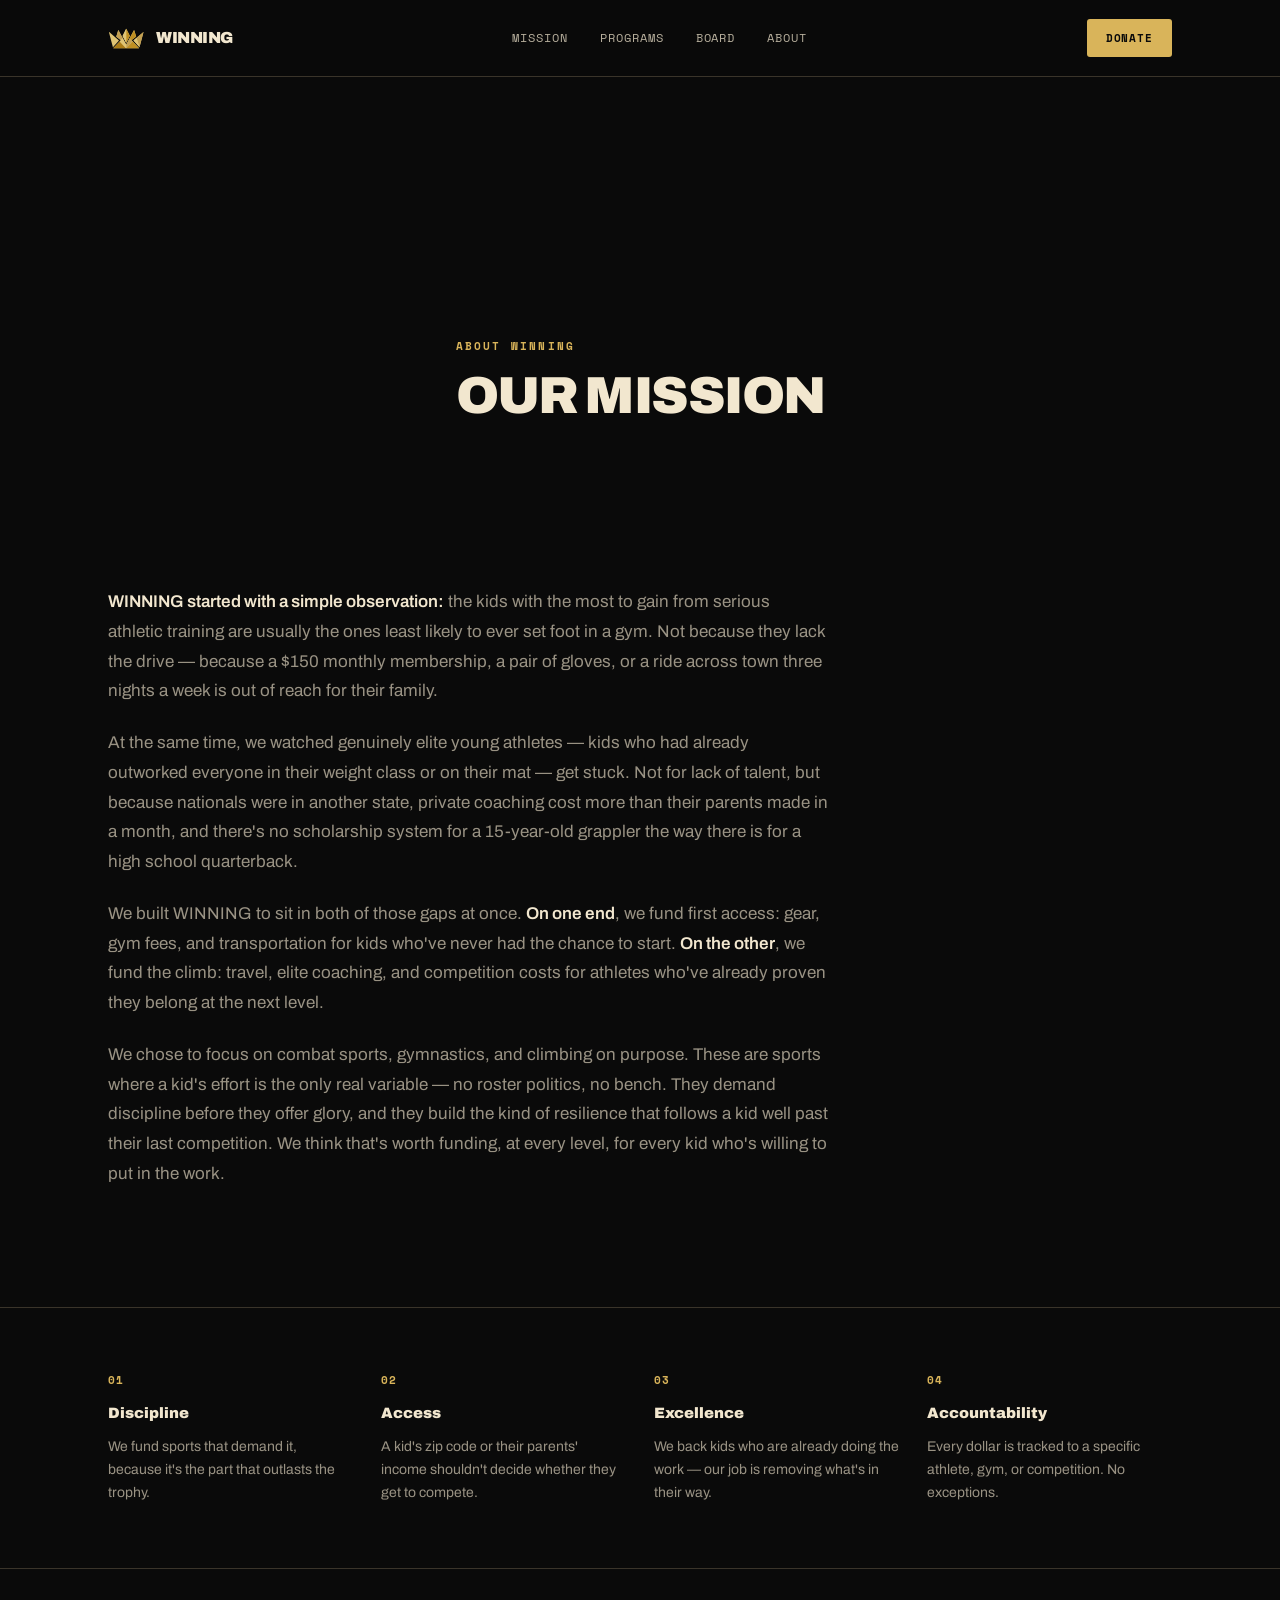
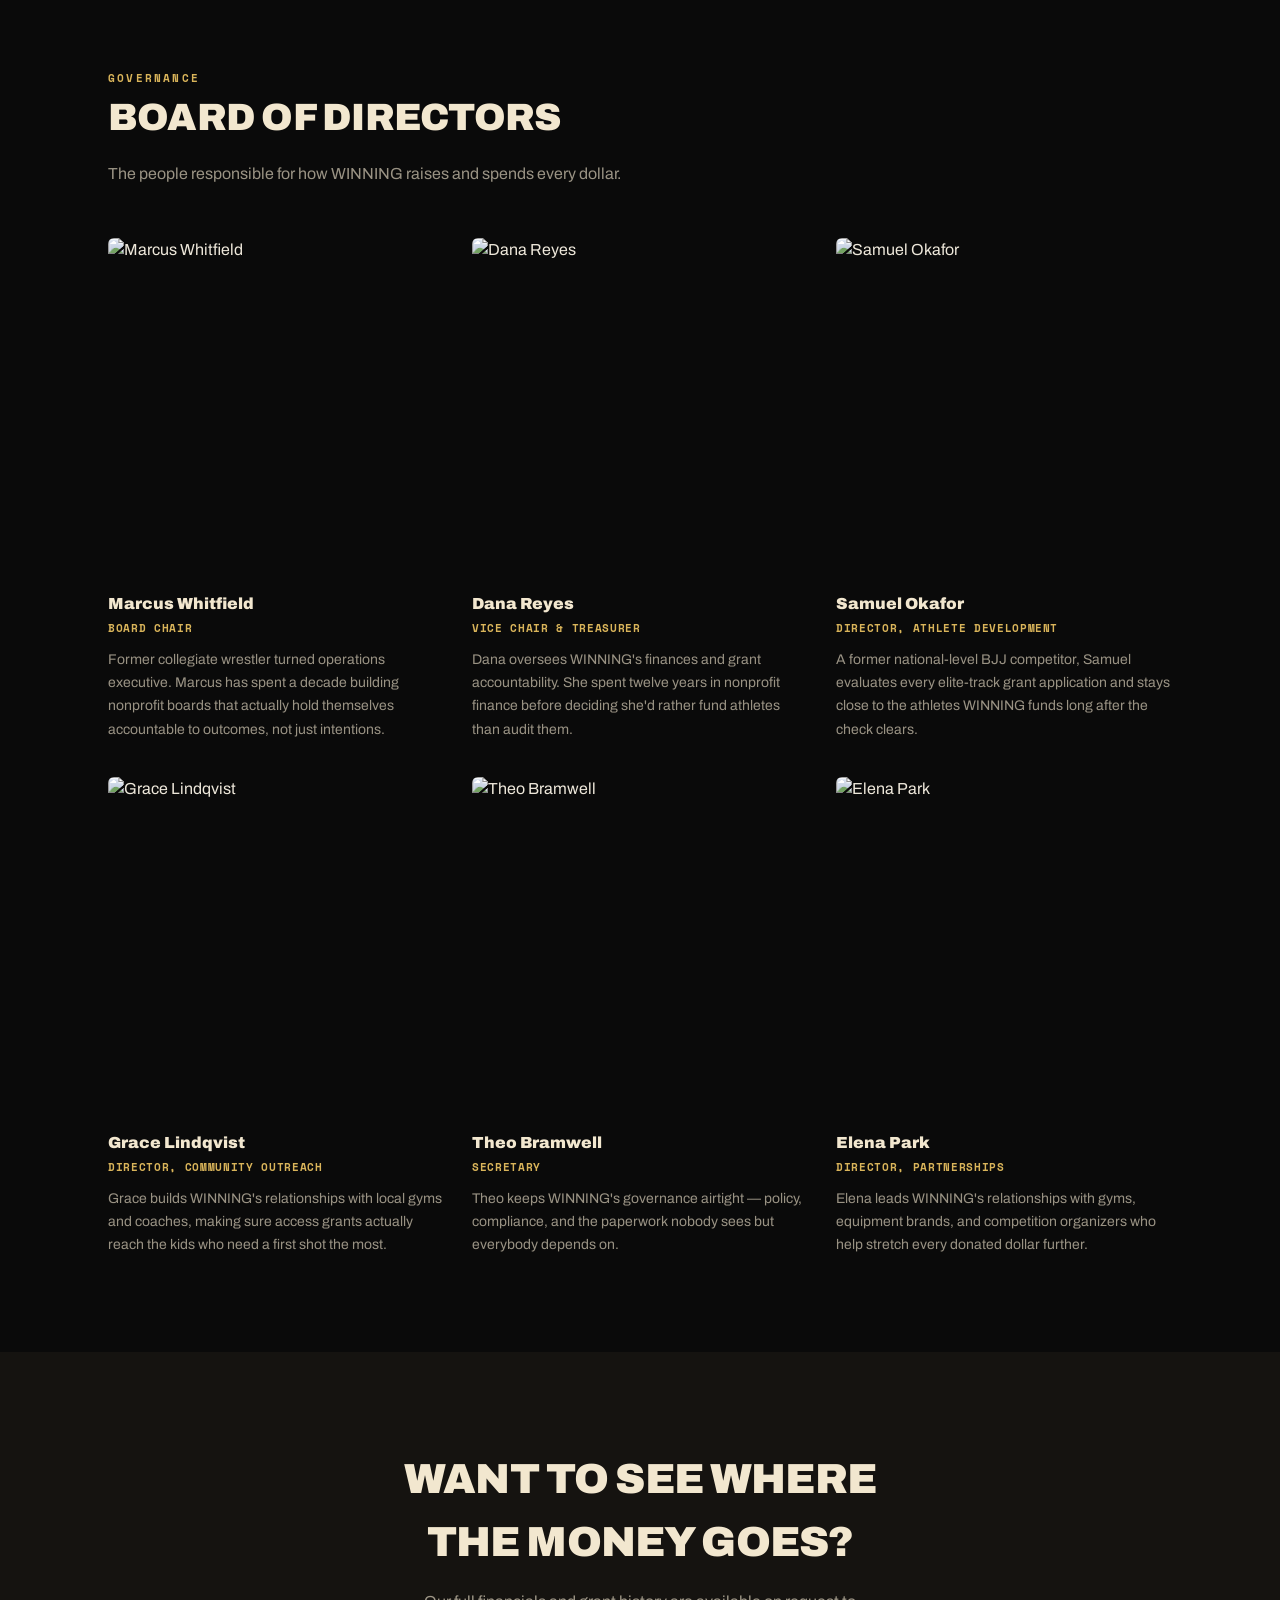
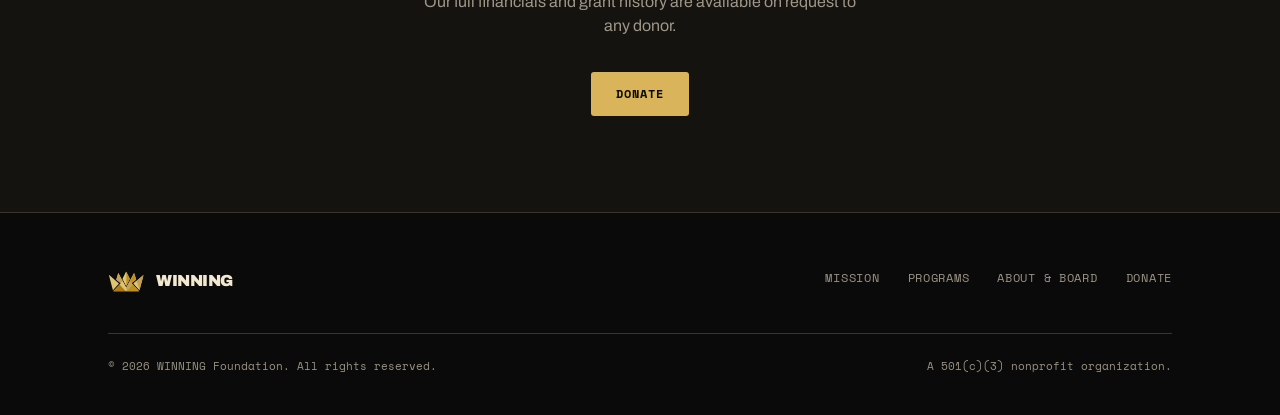
==== commit b5b3dbdf: "Add files via upload" ====
--- a/about.html
+++ b/about.html
@@ -5,6 +5,10 @@
 <meta name="viewport" content="width=device-width, initial-scale=1.0">
 <title>Our Mission — WINNING</title>
 <meta name="description" content="The mission behind WINNING, and the board that governs it.">
+<link rel="icon" type="image/svg+xml" href="favicon.svg">
+<link rel="icon" type="image/png" sizes="32x32" href="favicon-32.png">
+<link rel="icon" type="image/png" sizes="16x16" href="favicon-16.png">
+<link rel="apple-touch-icon" sizes="180x180" href="apple-touch-icon.png">
 <link rel="preconnect" href="https://fonts.googleapis.com">
 <link rel="preconnect" href="https://fonts.gstatic.com" crossorigin>
 <link href="https://fonts.googleapis.com/css2?family=Archivo:wght@400;500;700;900&family=Space+Mono:wght@400;700&display=swap" rel="stylesheet">
@@ -15,16 +19,12 @@
 <svg width="0" height="0" style="position:absolute" aria-hidden="true" focusable="false">
   <defs>
     <g id="crownMark">
-      <polygon fill="#E3BC5B" points="30,240 60,140 60,240"/>
-      <polygon fill="#D9B45A" points="60,140 107,180 107,240 60,240"/>
-      <polygon fill="#E3BC5B" points="107,180 155,90 155,240 107,240"/>
-      <polygon fill="#D9B45A" points="155,90 202,180 202,240 155,240"/>
-      <polygon fill="#E3BC5B" points="202,180 250,40 250,240 202,240"/>
-      <polygon fill="#D9B45A" points="250,40 298,180 298,240 250,240"/>
-      <polygon fill="#E3BC5B" points="298,180 345,90 345,240 298,240"/>
-      <polygon fill="#D9B45A" points="345,90 393,180 393,240 345,240"/>
-      <polygon fill="#E3BC5B" points="393,180 440,140 440,240 393,240"/>
-      <polygon fill="#D9B45A" points="440,140 470,240 440,240"/>
+      <path fill="#dfc474" fill-rule="evenodd" d="M658.52 62.30L660.69 61.58L665.76 69.55L791.82 318.76L791.82 327.45L778.78 347.73L759.94 389.75L752.70 398.44L671.56 557.82L659.24 575.93L526.67 324.55Z M373.09 110.12L380.33 117.36L629.54 582.45L642.58 611.43L659.24 638.24L938.16 117.36L946.12 109.39L1020.74 347.73L860.64 471.61L855.57 479.58L1104.78 741.83L1129.41 772.26L1122.89 774.43L189.80 772.98L190.53 767.91L213.71 741.83L464.37 478.13L299.20 349.18Z M32.60 179.66L42.02 184.73L397.72 486.83L381.78 508.56L178.21 730.96L174.59 727.34L165.90 686.77L123.88 537.54Z M1285.89 179.66L1282.99 199.95L1201.85 511.46L1143.90 727.34L1140.28 729.52L922.22 488.28L1025.81 397.72Z"/>
+      <path fill="#ac7d17" fill-rule="evenodd" d="M422.35 525.95L425.25 525.95L516.53 621.57L656.35 771.53L190.53 770.81Z"/>
+      <path fill="#bf8f22" fill-rule="evenodd" d="M659.97 68.10L701.99 147.79L701.99 153.58L717.92 178.21L717.92 184.01L757.04 255.00L762.84 272.39L777.33 295.57L778.78 304.27L788.92 318.76L788.92 326.00L781.68 334.69L783.12 337.59L778.78 340.49L774.43 354.98L765.74 365.12L767.19 368.02L757.04 388.30L749.80 397.00L744.00 412.93L710.68 470.89L706.33 485.38L699.09 492.62L690.40 515.80L683.15 521.60L684.60 525.95L660.69 568.69Z M942.50 115.91L946.12 115.19L948.30 118.81L948.30 127.50L956.99 147.79L1017.84 347.73L993.94 367.29L989.59 367.29L985.24 374.54L954.82 397.72L949.02 399.17L947.57 403.52L928.74 418.00L925.84 416.56L926.56 418.73L909.90 432.49L901.21 432.49L904.83 434.67L896.86 442.64L851.95 477.41L794.72 417.28L796.16 414.38L787.47 408.59L788.92 401.34L797.61 385.40L801.24 381.78L803.41 383.96L803.41 373.81L815.00 352.08L819.35 350.63L820.80 341.94L846.88 292.68L849.05 290.50L850.50 294.85L852.67 292.68L851.22 285.43L858.47 270.94L864.26 260.80L866.44 262.97L868.61 260.80L868.61 253.56L877.30 236.17L884.55 228.92L883.10 224.58L894.69 208.64L910.63 173.87L916.42 173.87L914.97 165.17L928.01 143.44L932.36 141.99L930.91 136.20Z M893.24 525.95L896.86 525.22L901.93 530.29L899.04 531.74L900.48 536.09L904.11 533.92L925.12 554.92L925.12 559.27L929.46 559.27L1116.37 757.77L1125.79 771.53L661.42 769.36Z"/>
+      <path fill="#c3a052" fill-rule="evenodd" d="M658.52 63.75L661.42 65.20L659.97 567.96L665.76 563.62L660.69 573.04L658.52 572.31Z M373.09 111.56L532.47 405.69L466.54 477.41L300.64 347.73Z M1284.44 181.11L1258.36 289.78L1141.72 728.07L1032.33 395.55Z M786.02 407.14L896.14 524.50L660.69 771.53L659.97 641.86Z"/>
+      <path fill="#dfc474" fill-rule="evenodd" d="M657.07 66.65L657.80 571.59L575.93 415.83L578.83 408.59L576.66 407.86L574.48 412.93L560.00 385.40L561.44 381.06L558.55 382.51L545.51 357.88L548.40 353.53L544.06 354.98L545.51 350.63L542.61 352.08L528.12 323.10Z M1030.88 397.00L1033.78 397.00L1046.82 436.12L1137.38 722.27L1127.96 715.75L1100.43 680.98L1059.86 640.41L925.12 489.72L928.74 483.20Z M531.02 408.59L629.54 588.25L654.17 638.96L659.97 643.31L659.97 770.81L657.80 772.98L192.70 772.98L658.52 770.81L425.25 525.95L431.04 515.80L446.26 503.49L468.72 478.13L470.16 472.34Z"/>
+      <path fill="#dbcc9f" fill-rule="evenodd" d="M1023.64 401.34L1026.54 401.34L1015.67 412.21L968.58 449.16Z M965.68 450.60L925.12 486.83L930.19 497.69L922.22 488.28Z M465.82 478.13L468.72 478.13L448.43 501.32L431.04 515.80L429.60 521.60L417.28 529.57Z"/>
     </g>
   </defs>
 </svg>
@@ -32,7 +32,7 @@
 <nav class="nav">
   <div class="wrap">
     <a href="index.html" class="brand">
-      <svg class="crown-svg" viewBox="0 0 500 280">
+      <svg class="crown-svg" viewBox="0 0 1304 800">
         <use href="#crownMark"/>
       </svg>
       <span class="word">WINNING</span>
@@ -152,7 +152,7 @@
   <div class="wrap">
     <div class="footer-top">
       <a href="index.html" class="brand">
-        <svg class="crown-svg" viewBox="0 0 500 280">
+        <svg class="crown-svg" viewBox="0 0 1304 800">
           <use href="#crownMark"/>
         </svg>
         <span class="word">WINNING</span>
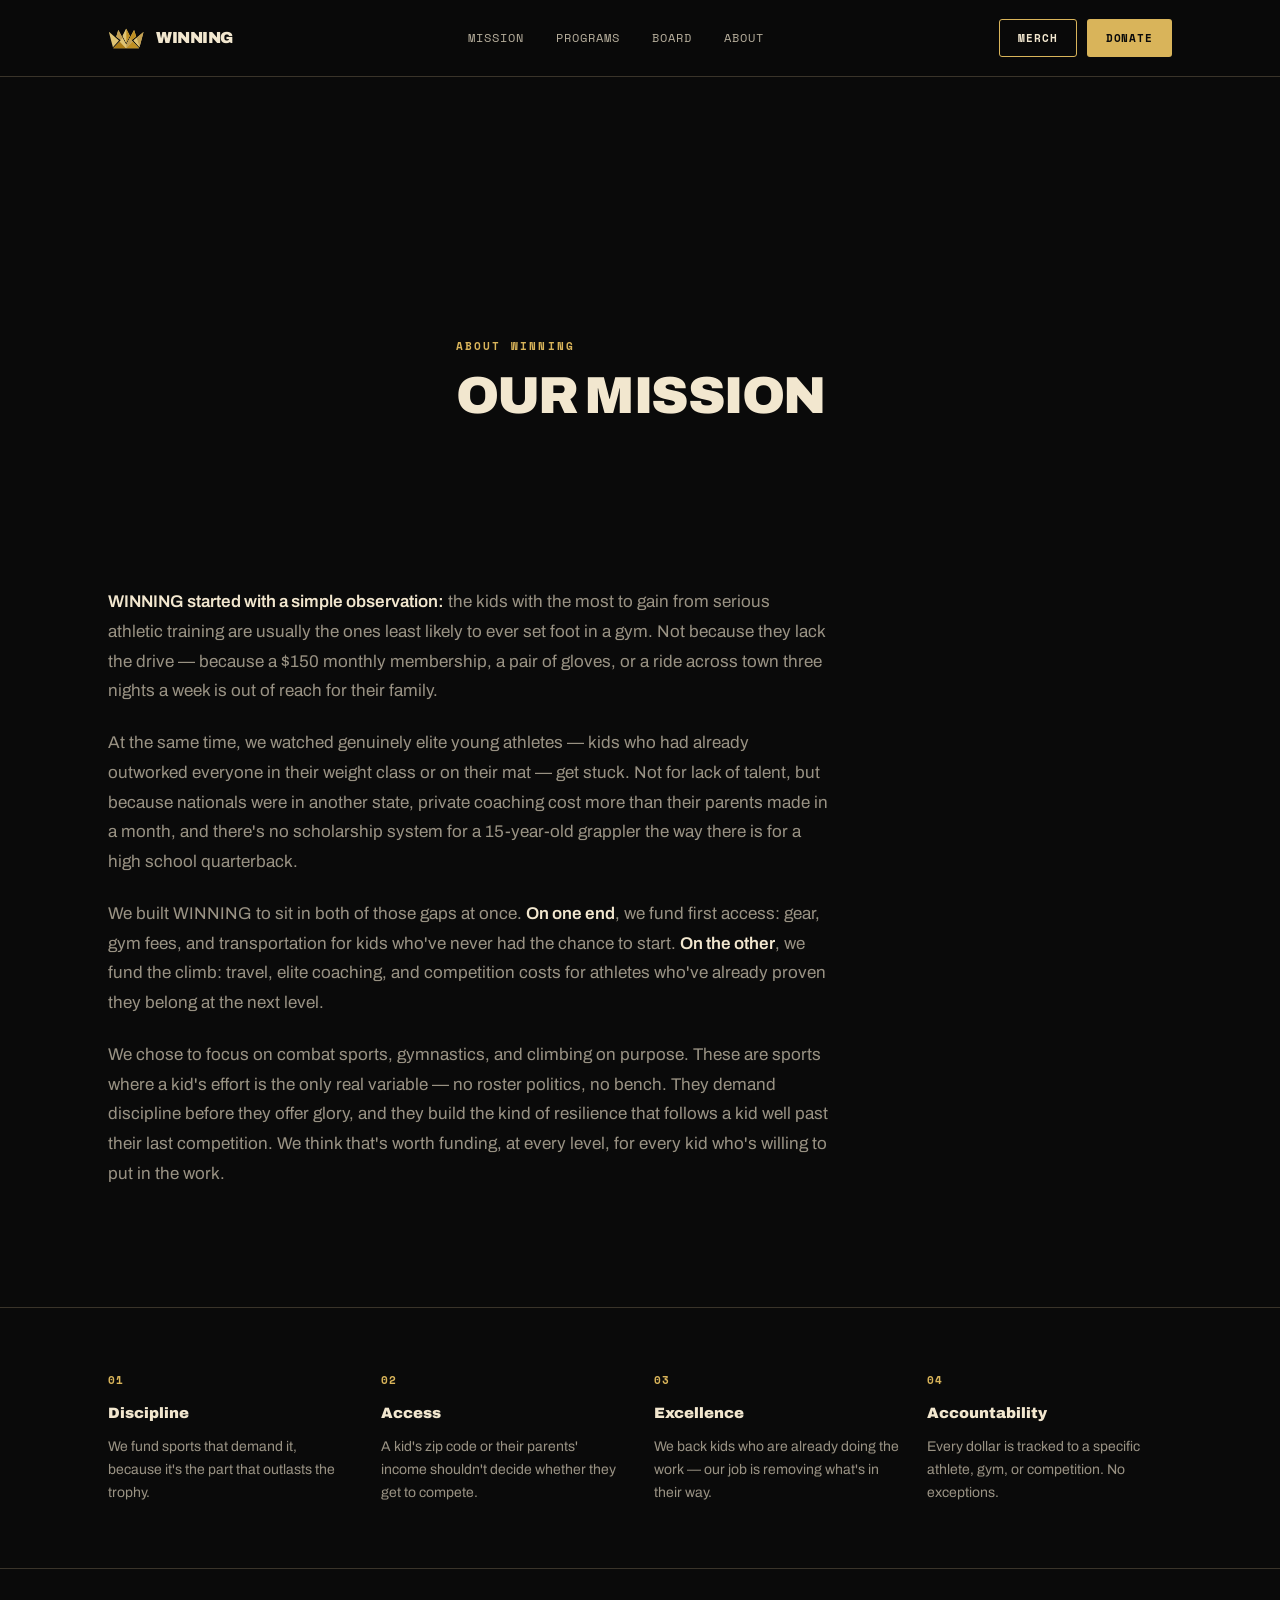
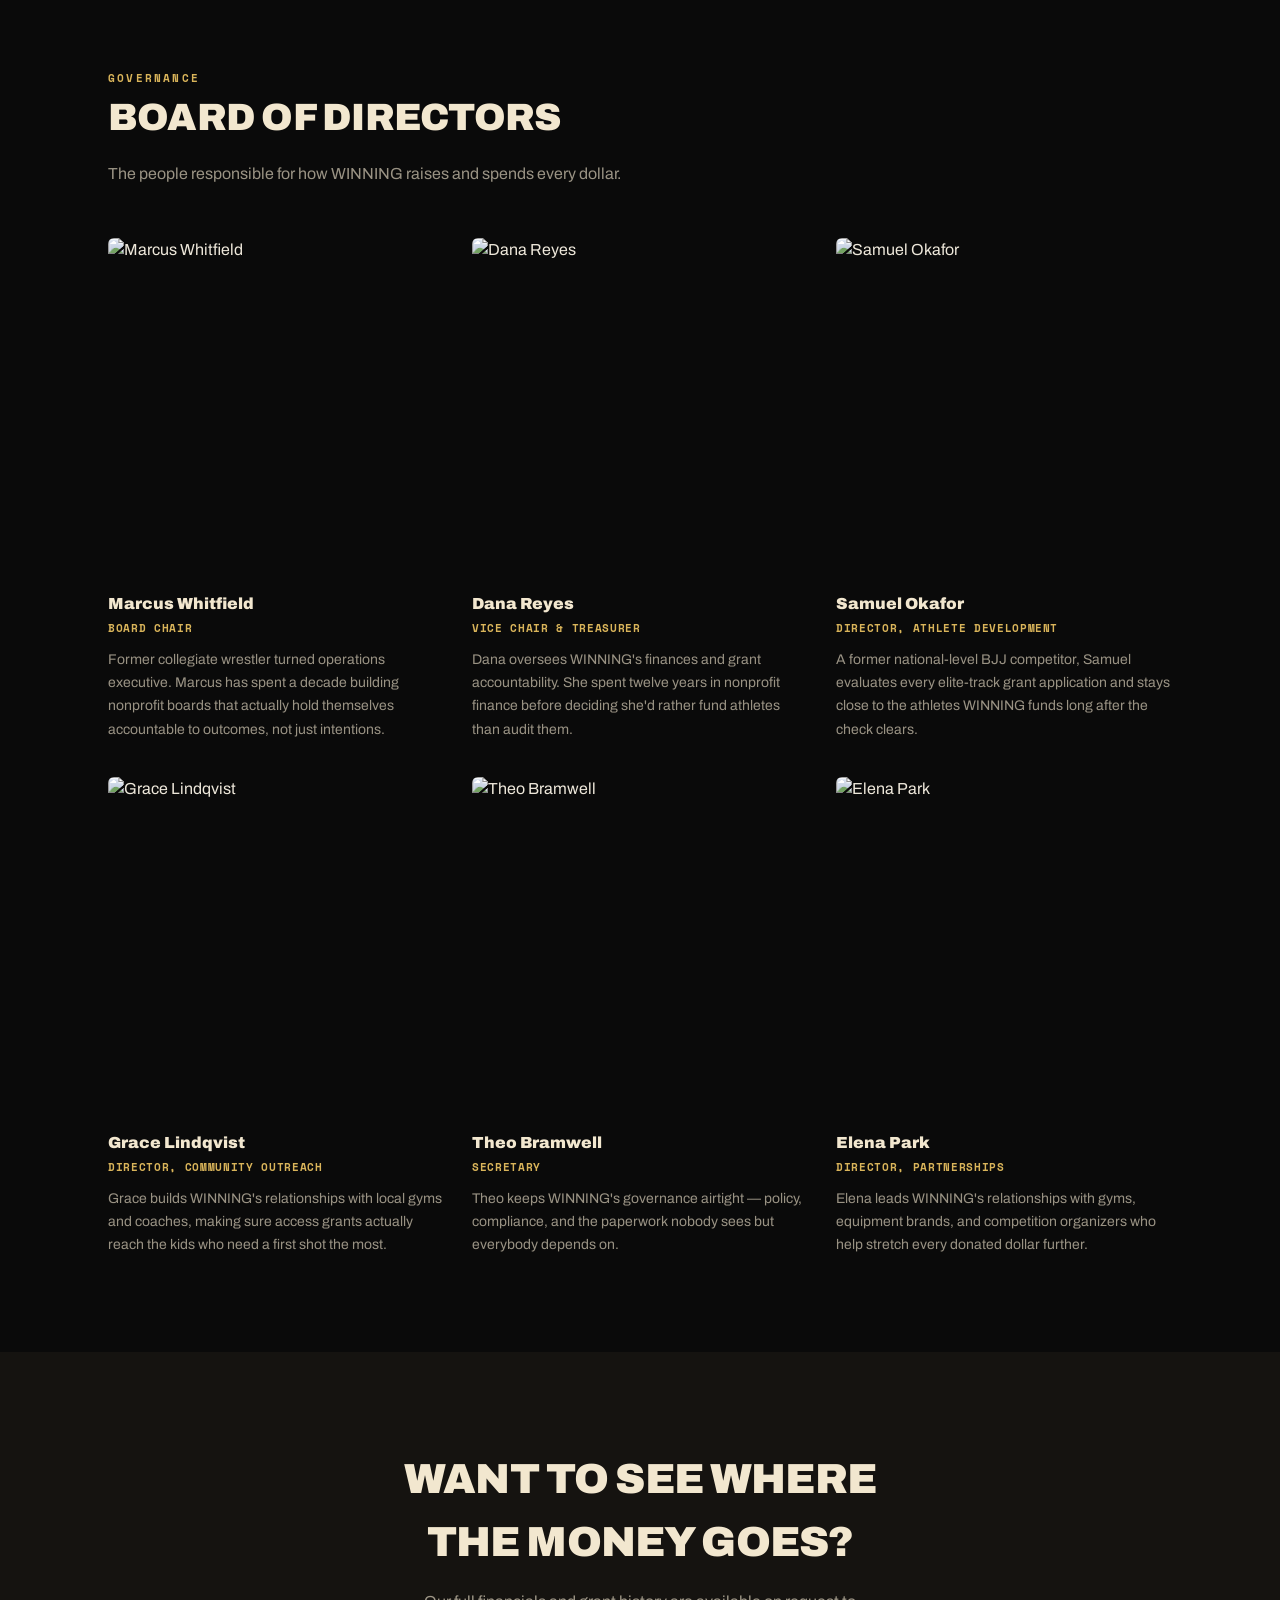
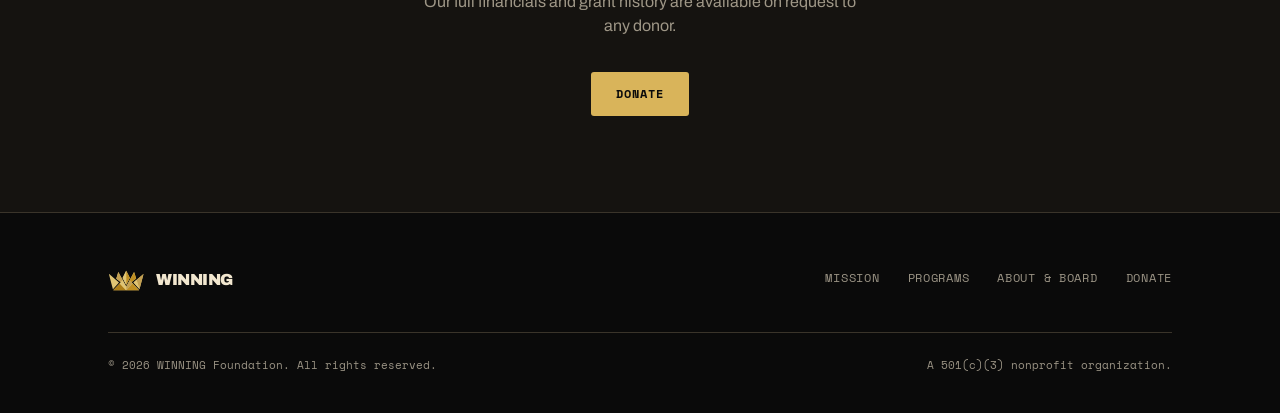
==== commit 683e9f34: "Add files via upload" ====
--- a/about.html
+++ b/about.html
@@ -43,7 +43,10 @@
       <a href="#board">Board</a>
       <a href="about.html">About</a>
     </div>
-    <a href="index.html#donate" class="btn btn-solid btn-sm">Donate</a>
+    <div class="nav-ctas">
+      <a href="index.html" class="btn btn-outline btn-sm">Merch</a>
+      <a href="index.html#donate" class="btn btn-solid btn-sm">Donate</a>
+    </div>
   </div>
 </nav>
 
--- a/styles.css
+++ b/styles.css
@@ -49,11 +49,13 @@
 }
 .nav .wrap{ display:flex; align-items:center; justify-content:space-between; height:76px; }
 .brand{ display:flex; align-items:center; gap:12px; }
-.brand svg{ width:36px; height:auto; flex-shrink:0; }
+.brand svg{ width:36px; height:auto; flex-shrink:0; display:block; }
 .brand .word{
   font-family:var(--font-display); font-weight:900; letter-spacing:-.03em; font-size:16px; color:var(--bone);
+  line-height:1;
 }
 .nav-links{ display:flex; align-items:center; gap:32px; }
+.nav-ctas{ display:flex; align-items:center; gap:10px; }
 .nav-links a{
   font-family:var(--font-mono); font-size:12px; letter-spacing:.08em; text-transform:uppercase;
   color:var(--bone); opacity:.75; transition:opacity .15s, color .15s;
@@ -148,6 +150,7 @@
   color:var(--crown); font-weight:700; display:block; margin-bottom:6px;
 }
 .p-card-label h4{ font-family:var(--font-display); font-weight:900; margin:0; font-size:18px; color:var(--bone); }
+.programs-note{ margin:28px 0 0; font-size:14px; color:var(--muted); max-width:56ch; }
 
 /* stats */
 .stats-band{ padding:0; }
